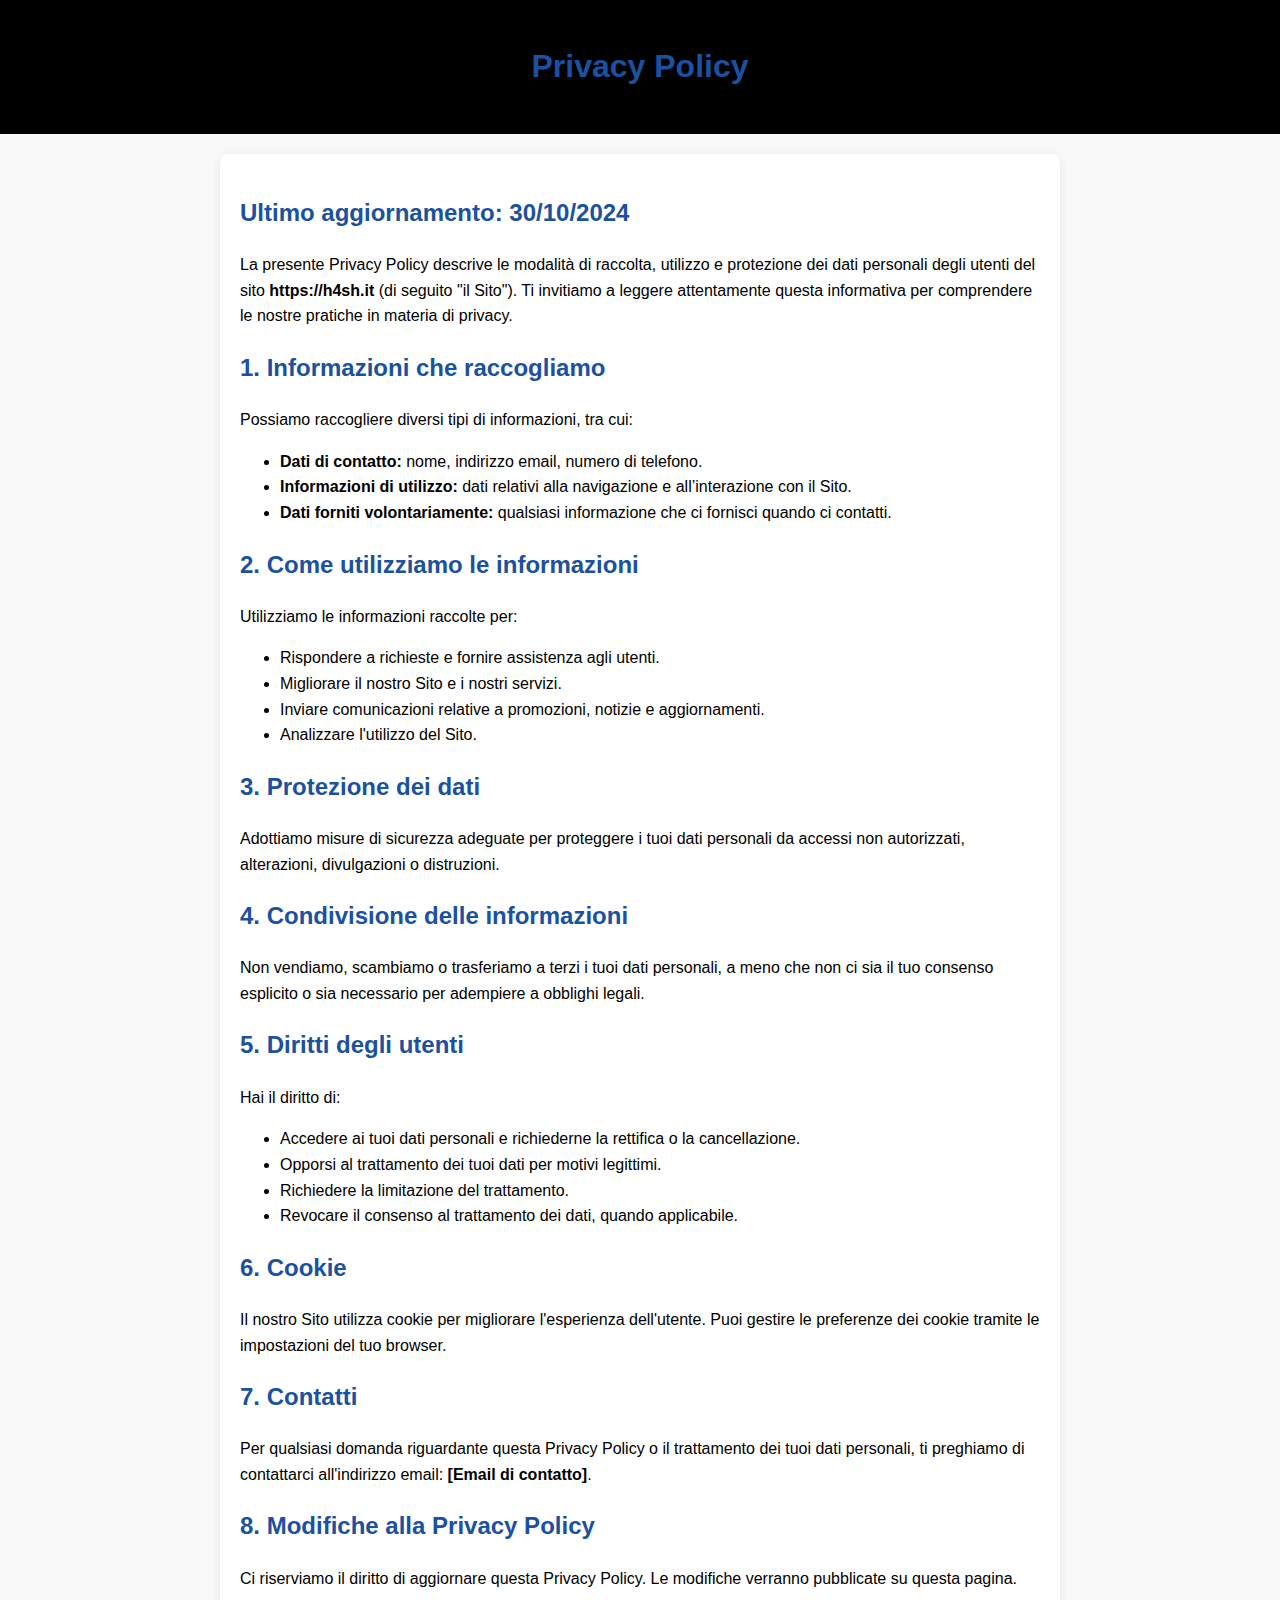
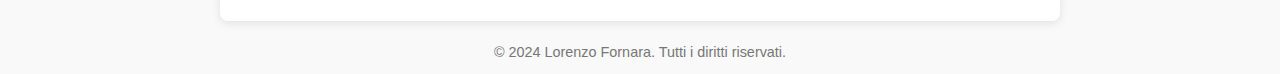
==== privacy.html @ 7356b246 "added cookie consent" ====
<!DOCTYPE html>
<html lang="it">

<head>
    <meta charset="UTF-8">
    <meta name="viewport" content="width=device-width, initial-scale=1.0">
    <title>Privacy Policy</title>
    <style>
        body {
            font-family: Arial, sans-serif;
            line-height: 1.6;
            background-color: #f9f9f9;
            margin: 0;
            padding: 0;
        }

        header {
            background-color: black;
            color: white;
            padding: 20px;
            text-align: center;
        }

        .container {
            max-width: 800px;
            margin: 20px auto;
            padding: 20px;
            background: white;
            border-radius: 8px;
            box-shadow: 0 2px 10px rgba(0, 0, 0, 0.1);
        }

        h1,
        h2,
        h3 {
            color: #1b51a1;
        }

        p {
            margin: 10px 0;
        }

        footer {
            text-align: center;
            margin-top: 20px;
            font-size: 0.9em;
            color: #777;
        }

        a {
            color: #000000;
            text-decoration: none;
        }

        a:hover {
            text-decoration: underline;
        }
    </style>
</head>

<body>

    <header>
        <h1>Privacy Policy</h1>
    </header>

    <div class="container">
        <h2>Ultimo aggiornamento: 30/10/2024</h2>

        <p>La presente Privacy Policy descrive le modalità di raccolta, utilizzo e protezione dei dati personali degli
            utenti del sito <strong>https://h4sh.it</strong> (di seguito "il Sito"). Ti invitiamo a leggere
            attentamente questa informativa per comprendere le nostre pratiche in materia di privacy.</p>

        <h2>1. Informazioni che raccogliamo</h2>
        <p>Possiamo raccogliere diversi tipi di informazioni, tra cui:</p>
        <ul>
            <li><strong>Dati di contatto:</strong> nome, indirizzo email, numero di telefono.</li>
            <li><strong>Informazioni di utilizzo:</strong> dati relativi alla navigazione e all’interazione con il Sito.
            </li>
            <li><strong>Dati forniti volontariamente:</strong> qualsiasi informazione che ci fornisci quando ci
                contatti.</li>
        </ul>

        <h2>2. Come utilizziamo le informazioni</h2>
        <p>Utilizziamo le informazioni raccolte per:</p>
        <ul>
            <li>Rispondere a richieste e fornire assistenza agli utenti.</li>
            <li>Migliorare il nostro Sito e i nostri servizi.</li>
            <li>Inviare comunicazioni relative a promozioni, notizie e aggiornamenti.</li>
            <li>Analizzare l'utilizzo del Sito.</li>
        </ul>

        <h2>3. Protezione dei dati</h2>
        <p>Adottiamo misure di sicurezza adeguate per proteggere i tuoi dati personali da accessi non autorizzati,
            alterazioni, divulgazioni o distruzioni.</p>

        <h2>4. Condivisione delle informazioni</h2>
        <p>Non vendiamo, scambiamo o trasferiamo a terzi i tuoi dati personali, a meno che non ci sia il tuo consenso
            esplicito o sia necessario per adempiere a obblighi legali.</p>

        <h2>5. Diritti degli utenti</h2>
        <p>Hai il diritto di:</p>
        <ul>
            <li>Accedere ai tuoi dati personali e richiederne la rettifica o la cancellazione.</li>
            <li>Opporsi al trattamento dei tuoi dati per motivi legittimi.</li>
            <li>Richiedere la limitazione del trattamento.</li>
            <li>Revocare il consenso al trattamento dei dati, quando applicabile.</li>
        </ul>

        <h2>6. Cookie</h2>
        <p>Il nostro Sito utilizza cookie per migliorare l'esperienza dell'utente. Puoi gestire le preferenze dei cookie
            tramite le impostazioni del tuo browser.</p>

        <h2>7. Contatti</h2>
        <p>Per qualsiasi domanda riguardante questa Privacy Policy o il trattamento dei tuoi dati personali, ti
            preghiamo di contattarci all'indirizzo email: <strong>[Email di contatto]</strong>.</p>

        <h2>8. Modifiche alla Privacy Policy</h2>
        <p>Ci riserviamo il diritto di aggiornare questa Privacy Policy. Le modifiche verranno pubblicate su questa
            pagina.</p>
    </div>

    <footer>
        <p>&copy; 2024 Lorenzo Fornara. Tutti i diritti riservati.</p>
    </footer>

</body>

</html>
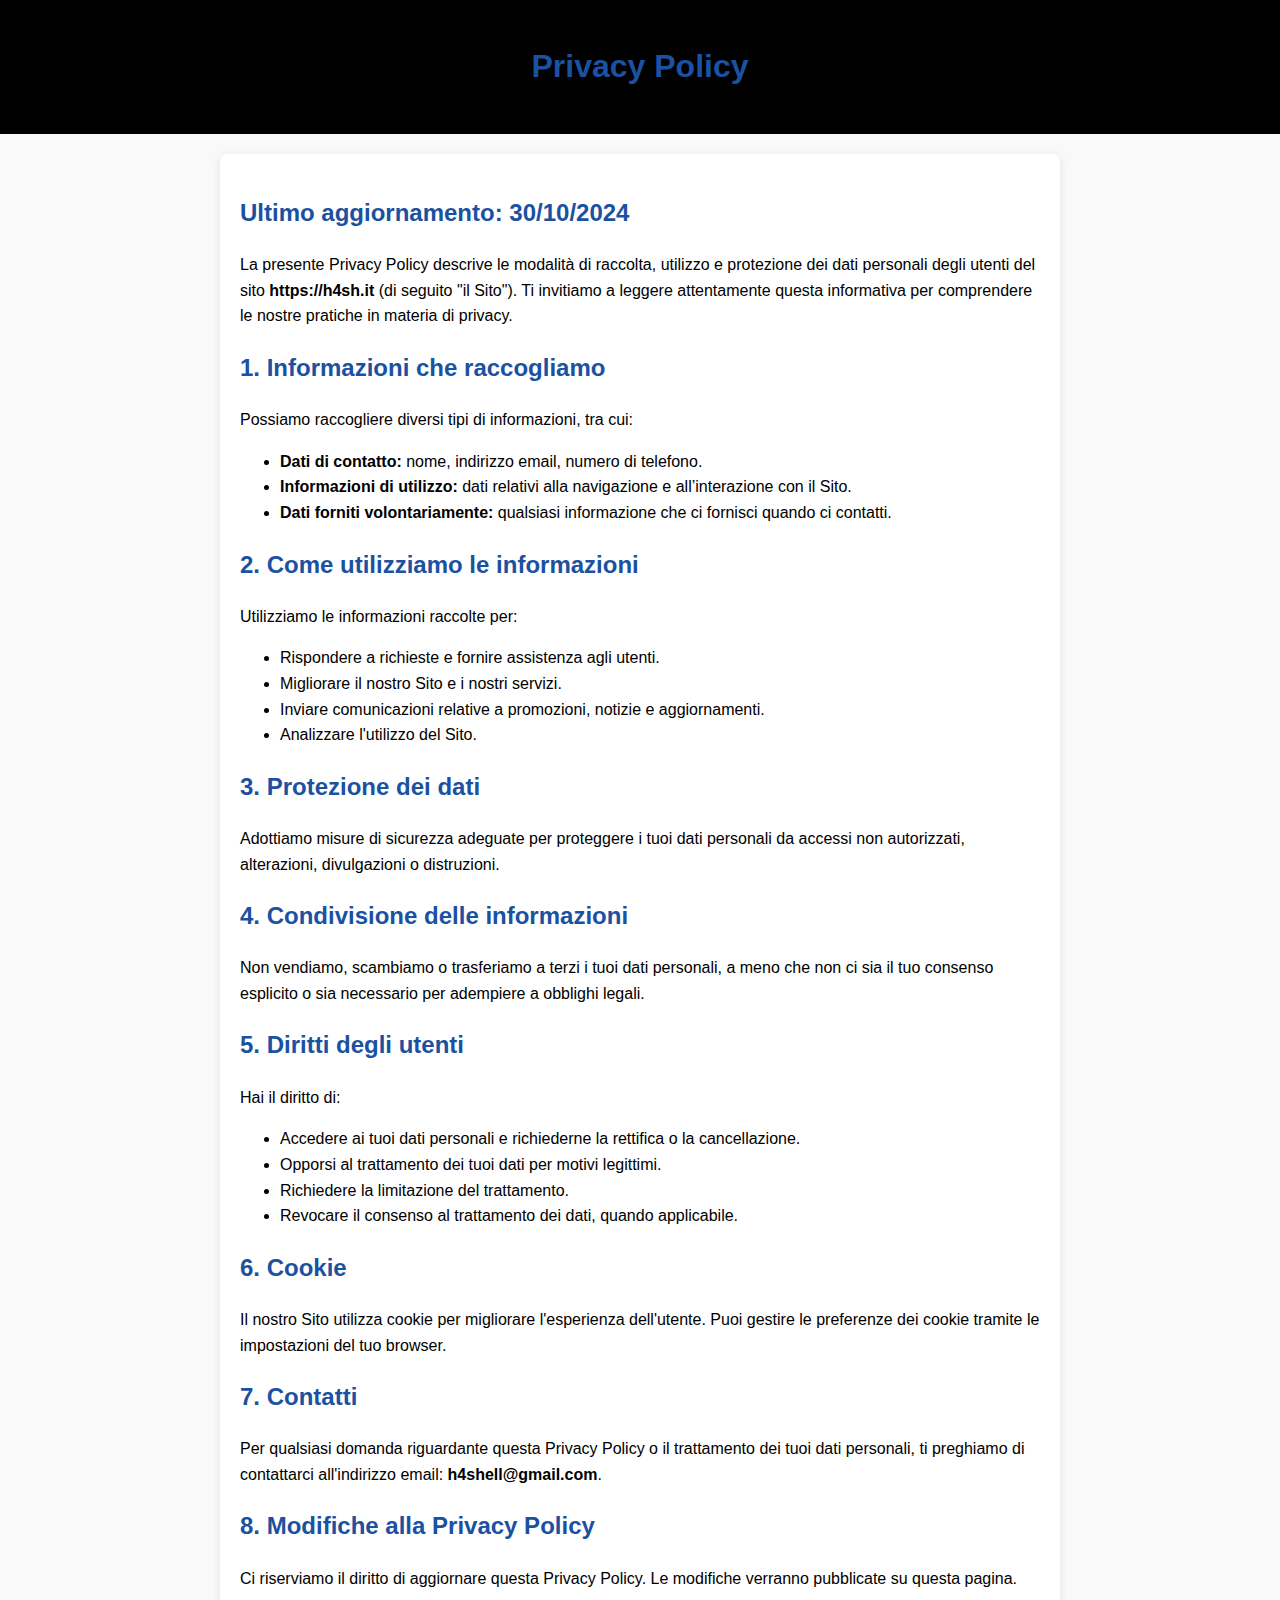
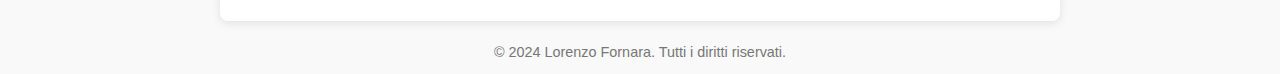
==== commit c055b890: "aggiornamento email di contatto" ====
--- a/privacy.html
+++ b/privacy.html
@@ -113,7 +113,7 @@
 
         <h2>7. Contatti</h2>
         <p>Per qualsiasi domanda riguardante questa Privacy Policy o il trattamento dei tuoi dati personali, ti
-            preghiamo di contattarci all'indirizzo email: <strong>[Email di contatto]</strong>.</p>
+            preghiamo di contattarci all'indirizzo email: <strong>h4shell@gmail.com</strong>.</p>
 
         <h2>8. Modifiche alla Privacy Policy</h2>
         <p>Ci riserviamo il diritto di aggiornare questa Privacy Policy. Le modifiche verranno pubblicate su questa
